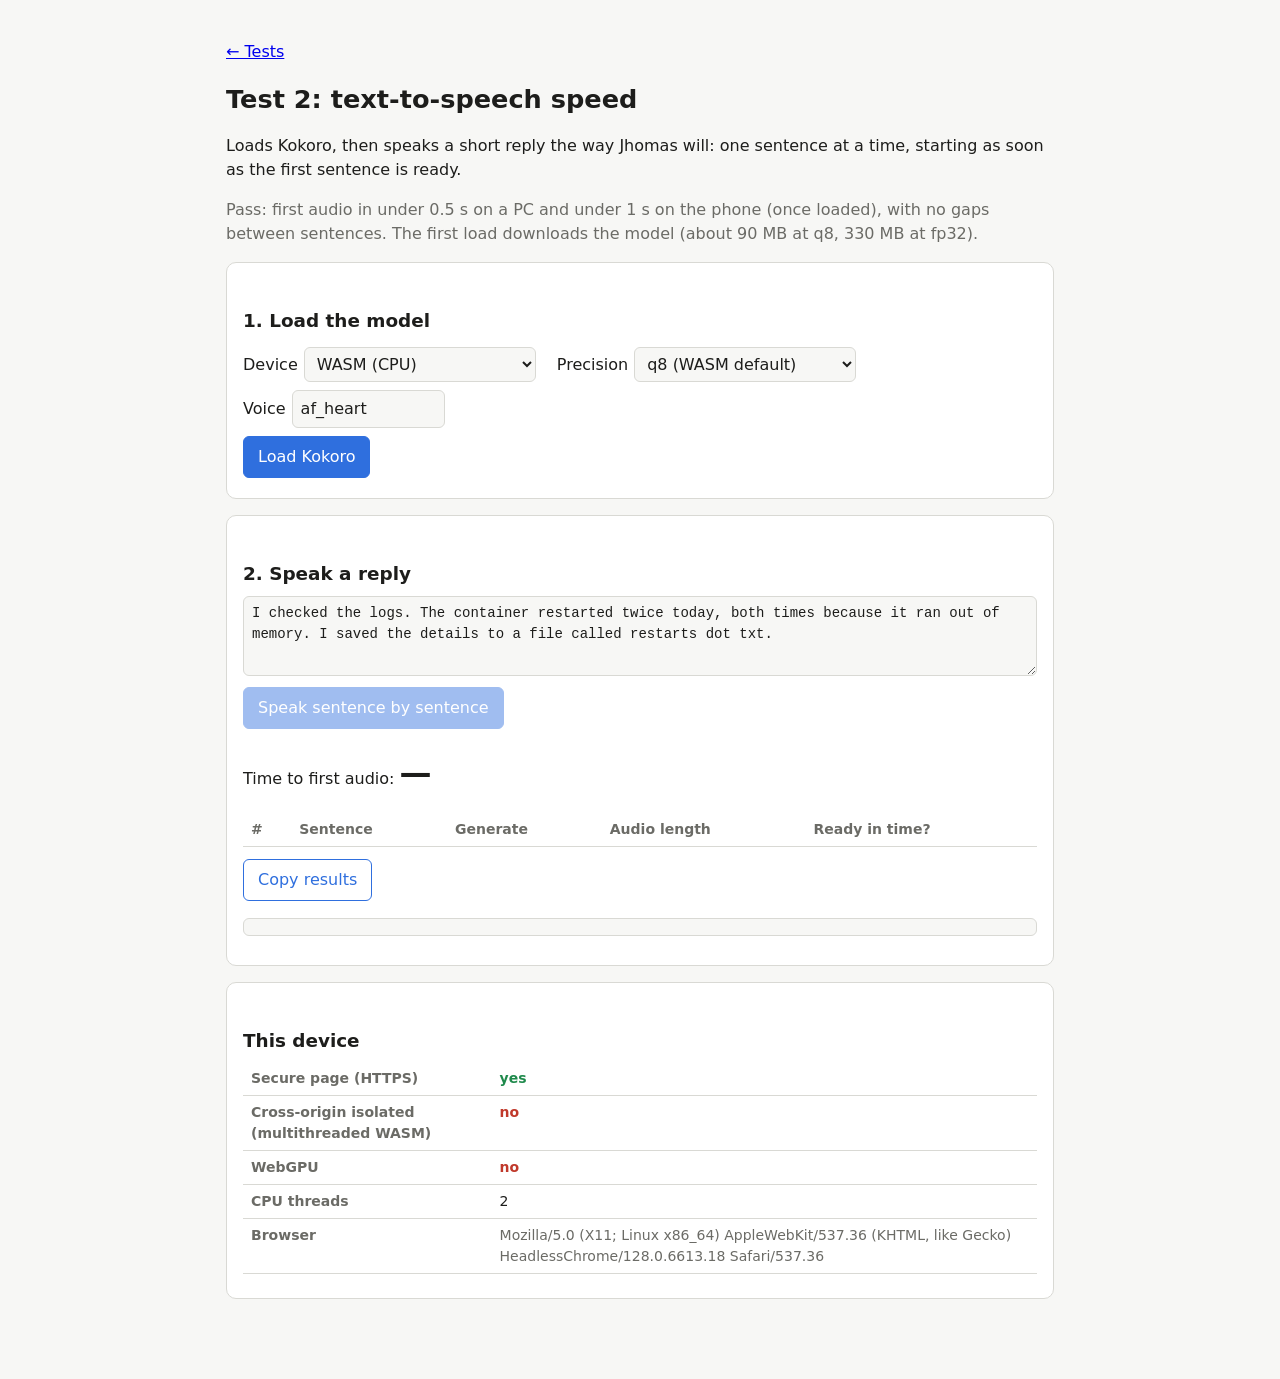
==== tests/tts.html @ c3eba06f "Milestone 0: Caddy setup and feasibility test pages Caddy serves the client over HTTPS (tls internal" ====
<!doctype html>
<html lang="en">
<head>
<meta charset="utf-8">
<meta name="viewport" content="width=device-width, initial-scale=1">
<title>Jhomas · TTS test</title>
<link rel="stylesheet" href="style.css">
</head>
<body>
<main>
<p><a href="./">← Tests</a></p>
<h1>Test 2: text-to-speech speed</h1>
<p>Loads Kokoro, then speaks a short reply the way Jhomas will: one sentence at a time, starting as soon as the first sentence is ready.</p>
<p class="muted">Pass: first audio in under 0.5 s on a PC and under 1 s on the phone (once loaded), with no gaps between sentences. The first load downloads the model (about 90 MB at q8, 330 MB at fp32).</p>

<section>
<h2>1. Load the model</h2>
<label>Device
  <select id="device">
    <option value="webgpu">WebGPU (graphics chip)</option>
    <option value="wasm">WASM (CPU)</option>
  </select>
</label>
<label>Precision
  <select id="dtype">
    <option value="fp32">fp32 (WebGPU default)</option>
    <option value="fp16">fp16</option>
    <option value="q8">q8 (WASM default)</option>
    <option value="q4">q4</option>
  </select>
</label>
<label>Voice <input type="text" id="voice" value="af_heart" list="voices" size="12"></label>
<datalist id="voices">
  <option value="af_heart"><option value="af_bella"><option value="af_nicole"><option value="af_sarah">
  <option value="am_michael"><option value="am_fenrir"><option value="am_puck">
  <option value="bf_emma"><option value="bm_george"><option value="bm_fable"><option value="bm_daniel">
</datalist>
<br>
<button id="load">Load Kokoro</button>
<span id="loadStatus" class="status"></span>
</section>

<section>
<h2>2. Speak a reply</h2>
<textarea id="text">I checked the logs. The container restarted twice today, both times because it ran out of memory. I saved the details to a file called restarts dot txt.</textarea>
<button id="speak" disabled>Speak sentence by sentence</button>
<span id="speakStatus" class="status"></span>
<p>Time to first audio: <span id="first" class="big">—</span></p>
<table>
  <thead><tr><th>#</th><th>Sentence</th><th>Generate</th><th>Audio length</th><th>Ready in time?</th></tr></thead>
  <tbody id="results"></tbody>
</table>
<button id="copy" class="secondary">Copy results</button>
<pre id="log" class="log"></pre>
</section>

<section>
<h2>This device</h2>
<div id="env">Checking…</div>
</section>
</main>
<script type="module" src="tts.js"></script>
</body>
</html>
---- tests/style.css ----
:root {
  color-scheme: light dark;
  --bg: #f7f7f5;
  --fg: #1d1d1b;
  --muted: #6b6b66;
  --card: #ffffff;
  --line: #d9d9d4;
  --accent: #2f6fde;
  --good: #1f8a4c;
  --bad: #c0392b;
}
@media (prefers-color-scheme: dark) {
  :root {
    --bg: #161615;
    --fg: #ececea;
    --muted: #9b9b95;
    --card: #1f1f1d;
    --line: #3a3a36;
    --accent: #6d9cf0;
    --good: #4cc07f;
    --bad: #ef6b5b;
  }
}
* { box-sizing: border-box; }
body {
  margin: 0;
  background: var(--bg);
  color: var(--fg);
  font: 16px/1.5 system-ui, -apple-system, "Segoe UI", Roboto, sans-serif;
}
main { max-width: 860px; margin: 0 auto; padding: 24px 16px 64px; }
h1 { font-size: 1.6rem; margin: 0 0 8px; }
h2 { font-size: 1.15rem; margin: 28px 0 8px; }
p, li { color: var(--fg); }
.muted { color: var(--muted); }
section {
  background: var(--card);
  border: 1px solid var(--line);
  border-radius: 10px;
  padding: 16px;
  margin: 16px 0;
}
label { display: inline-flex; gap: 6px; align-items: center; margin: 4px 16px 4px 0; }
input[type=text], select, textarea {
  font: inherit;
  padding: 6px 8px;
  border: 1px solid var(--line);
  border-radius: 6px;
  background: var(--bg);
  color: var(--fg);
}
textarea { width: 100%; min-height: 80px; font-family: ui-monospace, Consolas, monospace; font-size: 14px; }
button {
  font: inherit;
  padding: 8px 14px;
  margin: 4px 8px 4px 0;
  border: 1px solid var(--accent);
  border-radius: 6px;
  background: var(--accent);
  color: #fff;
  cursor: pointer;
}
button.secondary { background: transparent; color: var(--accent); }
button:disabled { opacity: 0.45; cursor: default; }
table { border-collapse: collapse; width: 100%; margin: 8px 0; font-size: 14px; }
th, td { text-align: left; padding: 6px 8px; border-bottom: 1px solid var(--line); vertical-align: top; }
th { color: var(--muted); font-weight: 600; }
pre, .log {
  font-family: ui-monospace, Consolas, monospace;
  font-size: 13px;
  background: var(--bg);
  border: 1px solid var(--line);
  border-radius: 6px;
  padding: 8px;
  max-height: 360px;
  overflow: auto;
  white-space: pre-wrap;
  word-break: break-word;
}
.pass { color: var(--good); font-weight: 600; }
.fail { color: var(--bad); font-weight: 600; }
.status { font-weight: 600; }
.big { font-size: 2rem; font-weight: 700; }
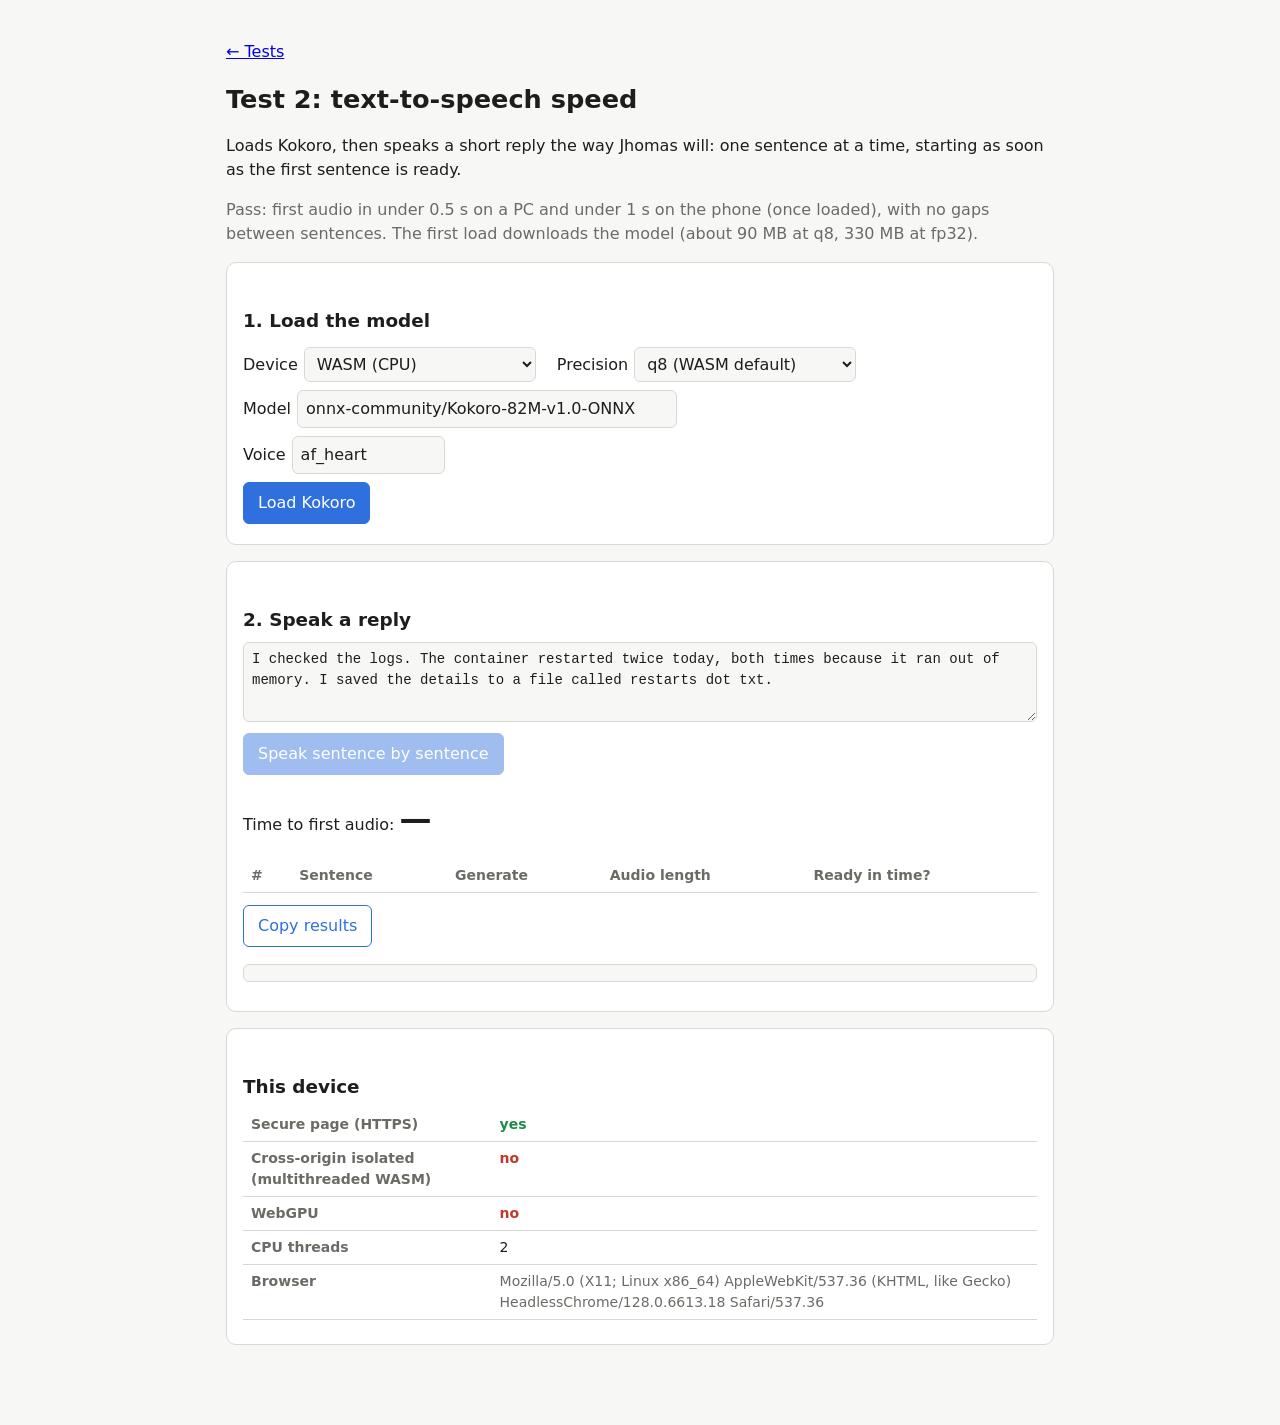
==== commit d6cfffee: "TTS test: choose the model repository Co-Authored-By: Claude Opus 5.5 <noreply@anthropic.com> Claude" ====
--- a/tests/tts.html
+++ b/tests/tts.html
@@ -29,6 +29,8 @@
     <option value="q4">q4</option>
   </select>
 </label>
+<label>Model <input type="text" id="model" value="onnx-community/Kokoro-82M-v1.0-ONNX" size="40"></label>
+<br>
 <label>Voice <input type="text" id="voice" value="af_heart" list="voices" size="12"></label>
 <datalist id="voices">
   <option value="af_heart"><option value="af_bella"><option value="af_nicole"><option value="af_sarah">
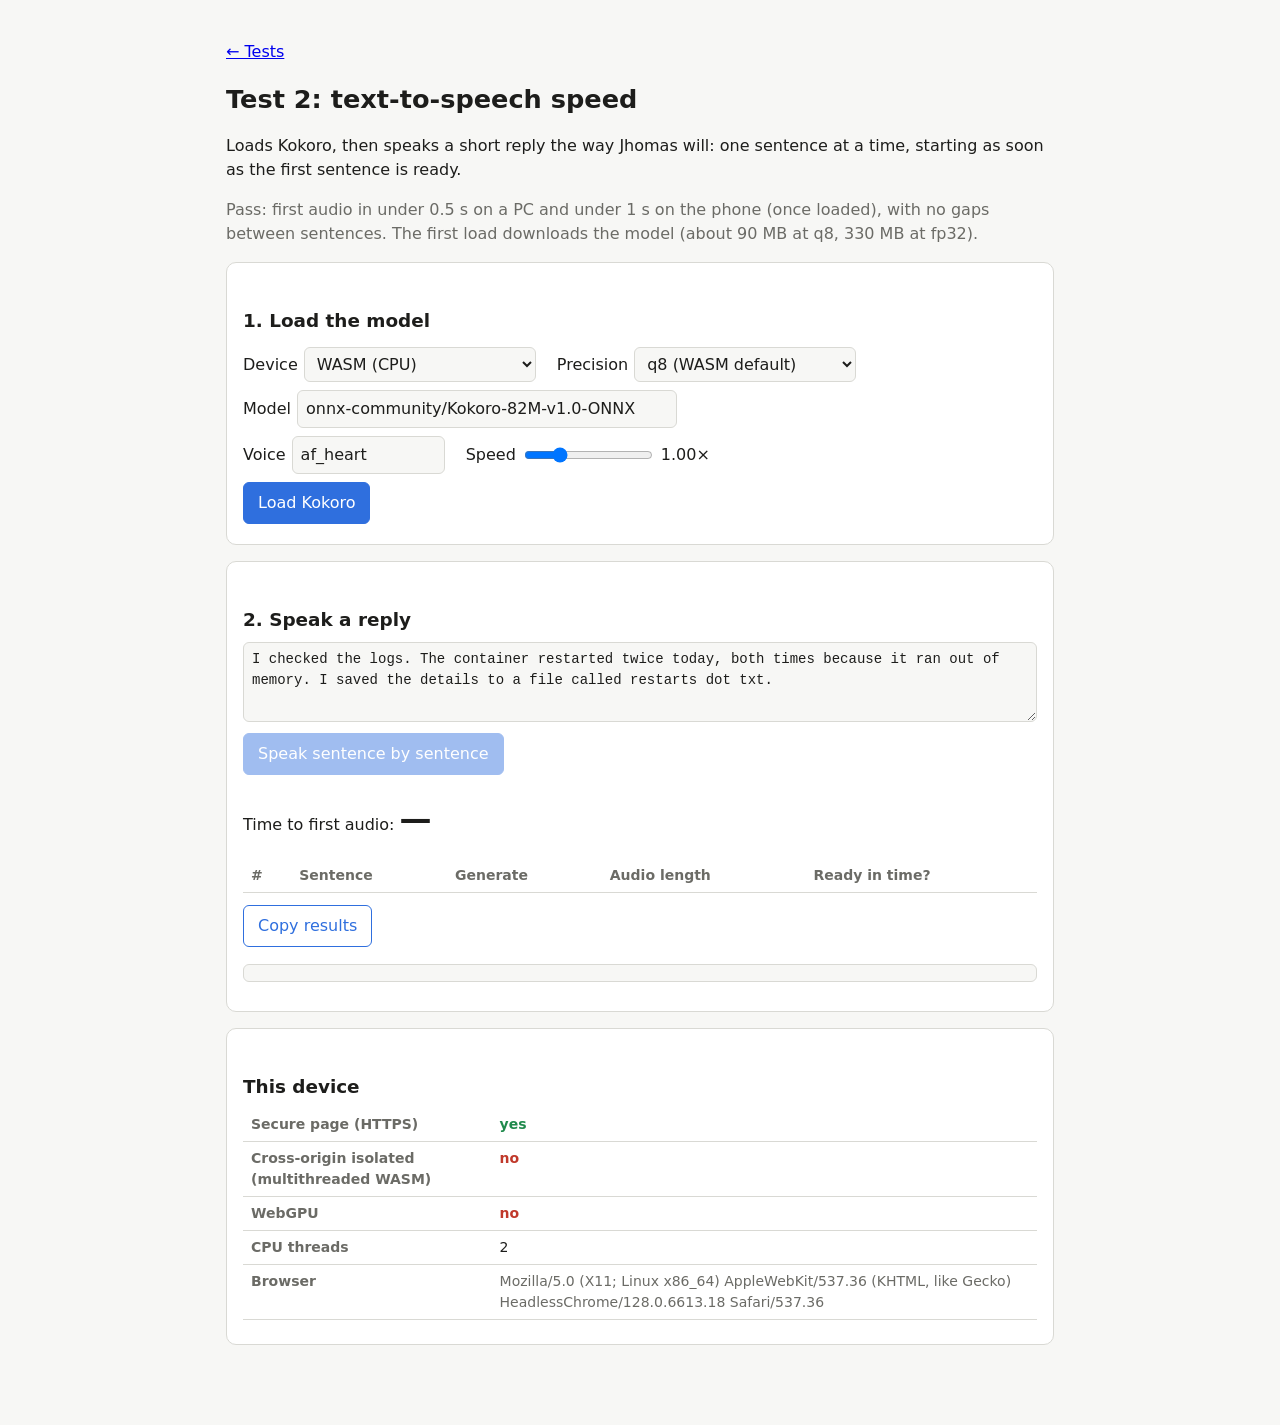
==== commit 229780f9: "TTS test: speaking speed control Co-Authored-By: Claude Opus 5.5 <noreply@anthropic.com> Claude-Sess" ====
--- a/tests/tts.html
+++ b/tests/tts.html
@@ -32,6 +32,7 @@
 <label>Model <input type="text" id="model" value="onnx-community/Kokoro-82M-v1.0-ONNX" size="40"></label>
 <br>
 <label>Voice <input type="text" id="voice" value="af_heart" list="voices" size="12"></label>
+<label>Speed <input type="range" id="speed" min="0.8" max="1.6" step="0.05" value="1"> <span id="speedValue">1.00×</span></label>
 <datalist id="voices">
   <option value="af_heart"><option value="af_bella"><option value="af_nicole"><option value="af_sarah">
   <option value="am_michael"><option value="am_fenrir"><option value="am_puck">
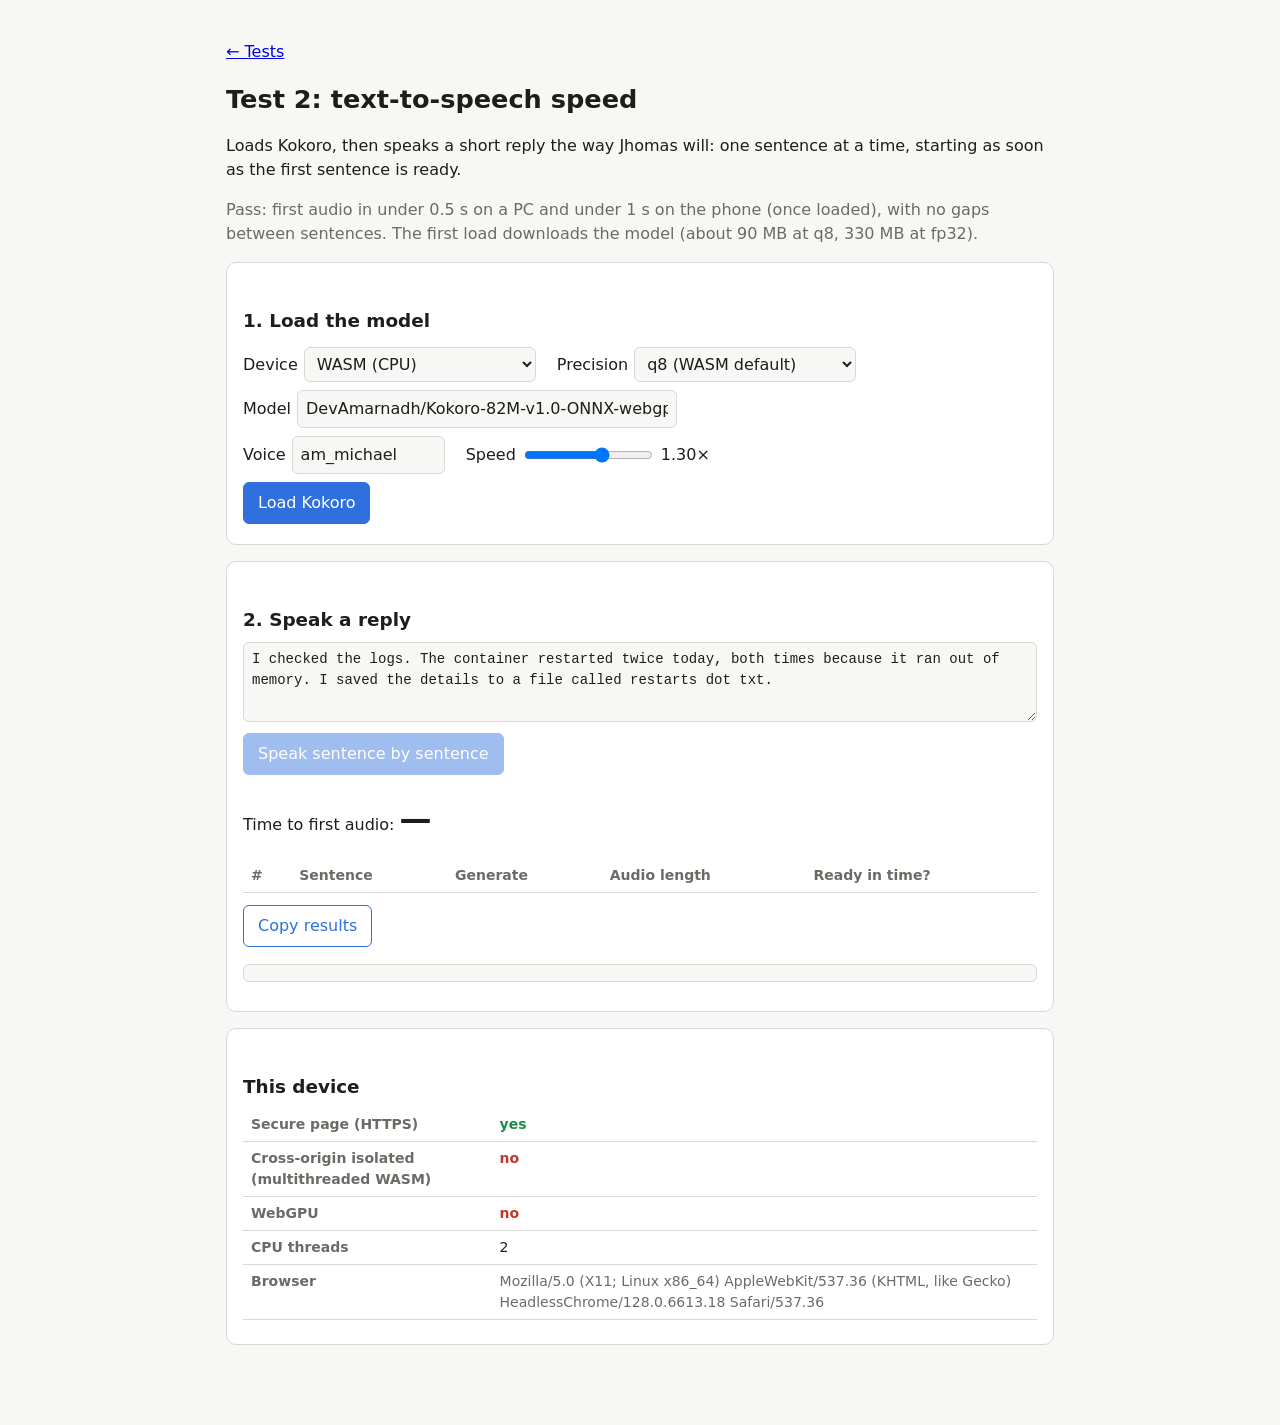
==== commit 86ed0805: "Milestone 1: typed client with streaming replies and approvals - Generic agent contract (site/agent/" ====
--- a/tests/tts.html
+++ b/tests/tts.html
@@ -29,10 +29,10 @@
     <option value="q4">q4</option>
   </select>
 </label>
-<label>Model <input type="text" id="model" value="onnx-community/Kokoro-82M-v1.0-ONNX" size="40"></label>
+<label>Model <input type="text" id="model" value="DevAmarnadh/Kokoro-82M-v1.0-ONNX-webgpu" size="40"></label>
 <br>
-<label>Voice <input type="text" id="voice" value="af_heart" list="voices" size="12"></label>
-<label>Speed <input type="range" id="speed" min="0.8" max="1.6" step="0.05" value="1"> <span id="speedValue">1.00×</span></label>
+<label>Voice <input type="text" id="voice" value="am_michael" list="voices" size="12"></label>
+<label>Speed <input type="range" id="speed" min="0.8" max="1.6" step="0.05" value="1.3"> <span id="speedValue">1.30×</span></label>
 <datalist id="voices">
   <option value="af_heart"><option value="af_bella"><option value="af_nicole"><option value="af_sarah">
   <option value="am_michael"><option value="am_fenrir"><option value="am_puck">
